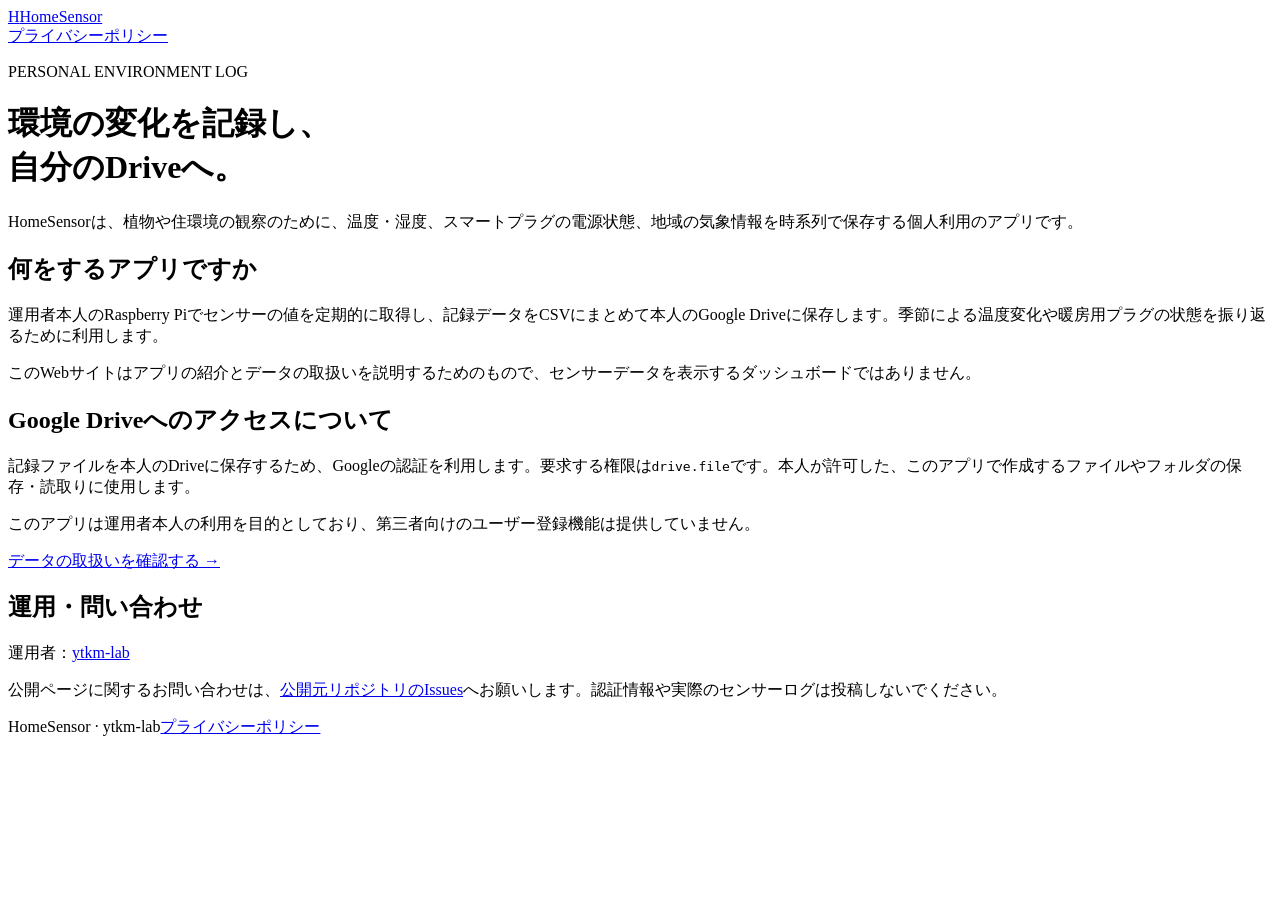
==== index.html @ c5a44d32 "Publish HomeSensor index.html" ====
<!doctype html>
<html lang="ja">
<head>
  <meta charset="utf-8">
  <meta name="viewport" content="width=device-width, initial-scale=1">
  <meta name="description" content="HomeSensorは、温湿度やスマートプラグの状態を記録し、本人のGoogle Driveへ保存する個人利用のアプリです。">
  <title>HomeSensor — 個人用の環境記録</title>
  <link rel="stylesheet" href="style.css">
</head>
<body>
  <header><a class="brand" href="./"><span class="mark" aria-hidden="true">H</span>HomeSensor</a><nav aria-label="メイン"><a href="privacy.html">プライバシーポリシー</a></nav></header>
  <main>
    <p class="eyebrow">PERSONAL ENVIRONMENT LOG</p>
    <h1>環境の変化を記録し、<br>自分のDriveへ。</h1>
    <p class="lead">HomeSensorは、植物や住環境の観察のために、温度・湿度、スマートプラグの電源状態、地域の気象情報を時系列で保存する個人利用のアプリです。</p>
    <section aria-labelledby="purpose"><h2 id="purpose">何をするアプリですか</h2><p>運用者本人のRaspberry Piでセンサーの値を定期的に取得し、記録データをCSVにまとめて本人のGoogle Driveに保存します。季節による温度変化や暖房用プラグの状態を振り返るために利用します。</p><p>このWebサイトはアプリの紹介とデータの取扱いを説明するためのもので、センサーデータを表示するダッシュボードではありません。</p></section>
    <section aria-labelledby="google"><h2 id="google">Google Driveへのアクセスについて</h2><p>記録ファイルを本人のDriveに保存するため、Googleの認証を利用します。要求する権限は<code>drive.file</code>です。本人が許可した、このアプリで作成するファイルやフォルダの保存・読取りに使用します。</p><p>このアプリは運用者本人の利用を目的としており、第三者向けのユーザー登録機能は提供していません。</p><a class="button" href="privacy.html">データの取扱いを確認する <span aria-hidden="true">→</span></a></section>
    <section aria-labelledby="operator"><h2 id="operator">運用・問い合わせ</h2><p>運用者：<a href="https://github.com/ytkm-lab">ytkm-lab</a></p><p>公開ページに関するお問い合わせは、<a href="https://github.com/ytkm-lab/ytkm-lab.github.io/issues">公開元リポジトリのIssues</a>へお願いします。認証情報や実際のセンサーログは投稿しないでください。</p></section>
  </main>
  <footer><span>HomeSensor · ytkm-lab</span><a href="privacy.html">プライバシーポリシー</a></footer>
</body>
</html>
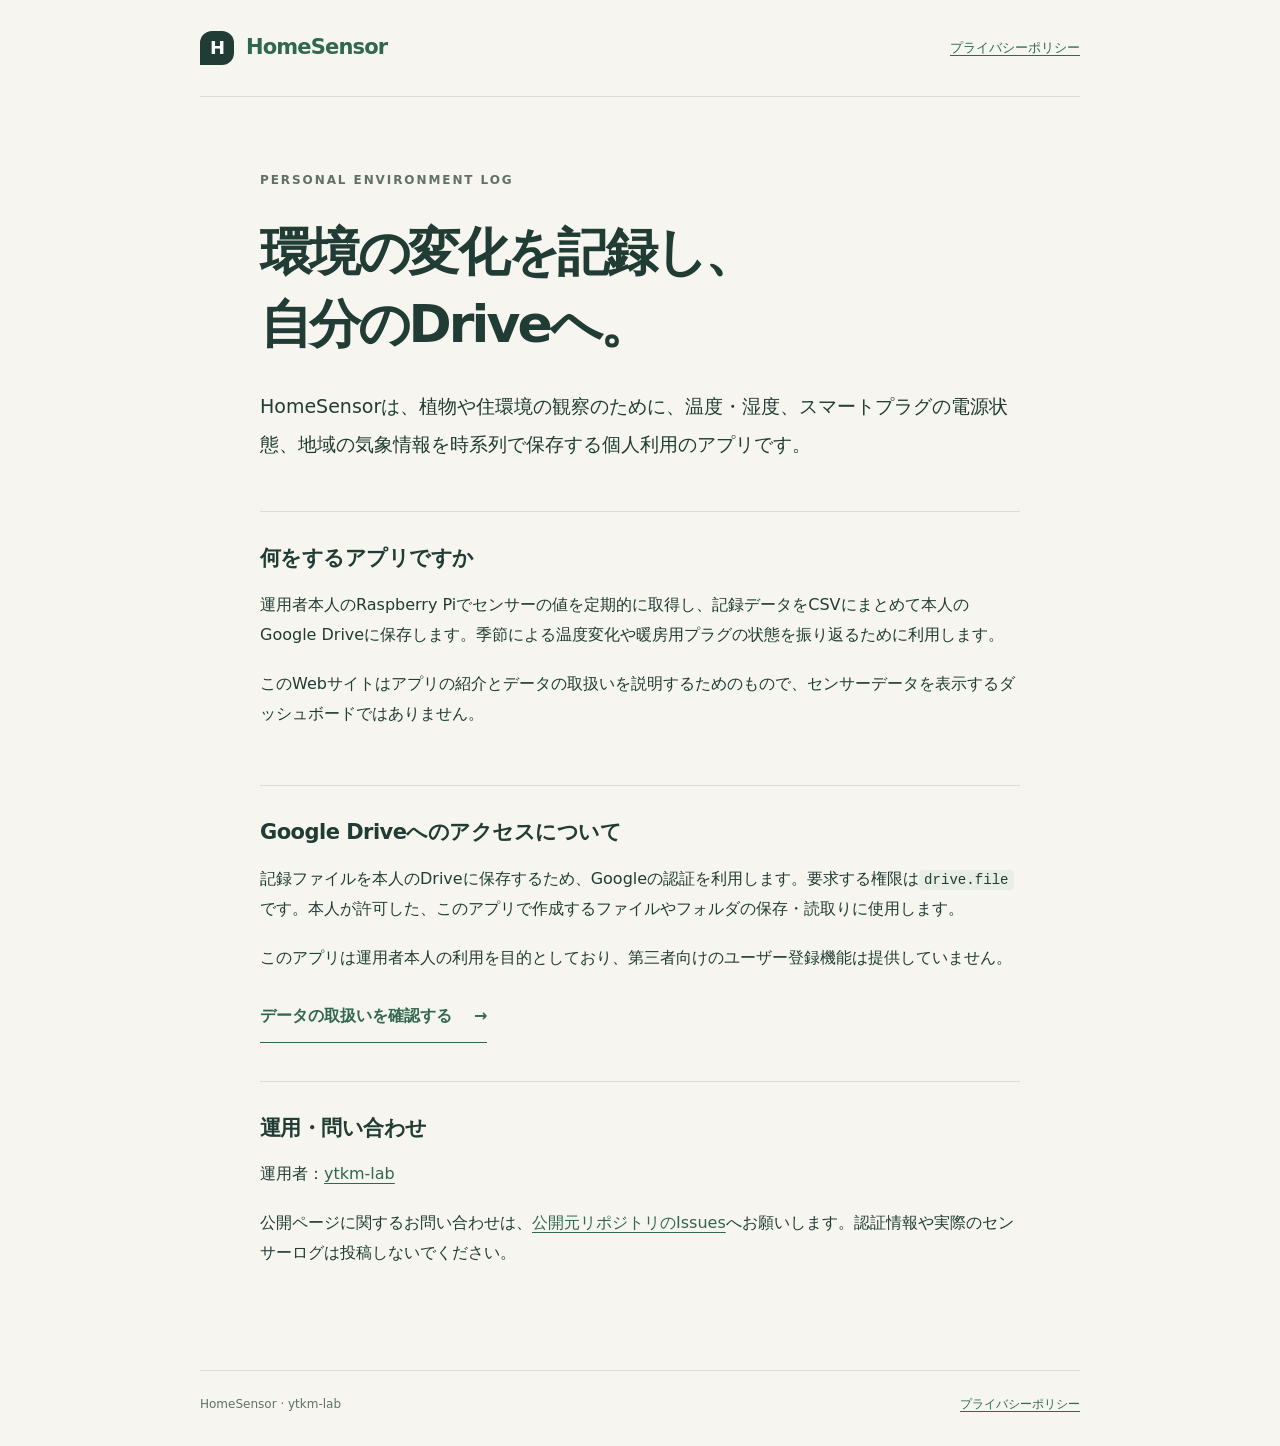
==== commit ae01a7f1: "Add Google site ownership verification tag" ====
--- a/index.html
+++ b/index.html
@@ -2,6 +2,7 @@
 <html lang="ja">
 <head>
   <meta charset="utf-8">
+  <meta name="google-site-verification" content="ks4oXN3emzVz9K1VF1mLstnhNC5AflNueZVRm2zclnw" />
   <meta name="viewport" content="width=device-width, initial-scale=1">
   <meta name="description" content="HomeSensorは、温湿度やスマートプラグの状態を記録し、本人のGoogle Driveへ保存する個人利用のアプリです。">
   <title>HomeSensor — 個人用の環境記録</title>
--- a/style.css
+++ b/style.css
@@ -0,0 +1 @@
+:root{color-scheme:light;--ink:#203c34;--muted:#607069;--paper:#f6f5ef;--line:#d8dfd8;--accent:#31674d}*{box-sizing:border-box}body{margin:0;background:var(--paper);color:var(--ink);font-family:system-ui,-apple-system,"Segoe UI","Noto Sans JP",sans-serif;font-size:16px;line-height:1.9}a{color:var(--accent);text-underline-offset:.22em}a:hover{color:#193f2a}a:focus-visible{outline:3px solid #a5c993;outline-offset:5px}header,main,footer{width:min(880px,calc(100% - 48px));margin:auto}header{display:flex;align-items:center;justify-content:space-between;gap:20px;padding:28px 0;border-bottom:1px solid var(--line)}.brand{display:inline-flex;align-items:center;gap:12px;text-decoration:none;font-weight:750;font-size:21px;letter-spacing:-.04em}.mark{display:inline-grid;place-items:center;width:34px;height:34px;border-radius:12px 12px 12px 0;background:var(--ink);color:white;font-size:18px}nav{font-size:13px}main{max-width:760px;padding:72px 0}.eyebrow{font-size:12px;letter-spacing:.16em;font-weight:700;color:var(--muted);margin:0 0 24px}h1{font-size:clamp(32px,5.5vw,52px);line-height:1.4;letter-spacing:-.055em;margin:0 0 26px}h2{font-size:21px;line-height:1.6;letter-spacing:-.025em;margin:0 0 14px}.lead{font-size:19px;line-height:2;margin-bottom:48px}section{border-top:1px solid var(--line);padding:30px 0 12px;margin-top:26px}p{margin:0 0 18px}code{font-size:.88em;overflow-wrap:anywhere;background:#e8eee6;padding:2px 5px;border-radius:4px}.button{display:inline-flex;align-items:center;gap:22px;padding:10px 0;font-weight:650;text-decoration:none;border-bottom:1px solid var(--accent)}footer{display:flex;justify-content:space-between;gap:20px;padding:22px 0 30px;border-top:1px solid var(--line);font-size:12px;color:var(--muted)}.policy h1{font-size:clamp(28px,4.5vw,42px)}.muted{color:var(--muted);font-size:13px;margin-bottom:28px}@media(max-width:520px){header,main,footer{width:calc(100% - 36px)}header{align-items:flex-start;flex-direction:column;gap:14px;padding:22px 0}main{padding:46px 0}.lead{font-size:17px}.eyebrow{font-size:10px}footer{align-items:flex-start;flex-direction:column;gap:8px}}
